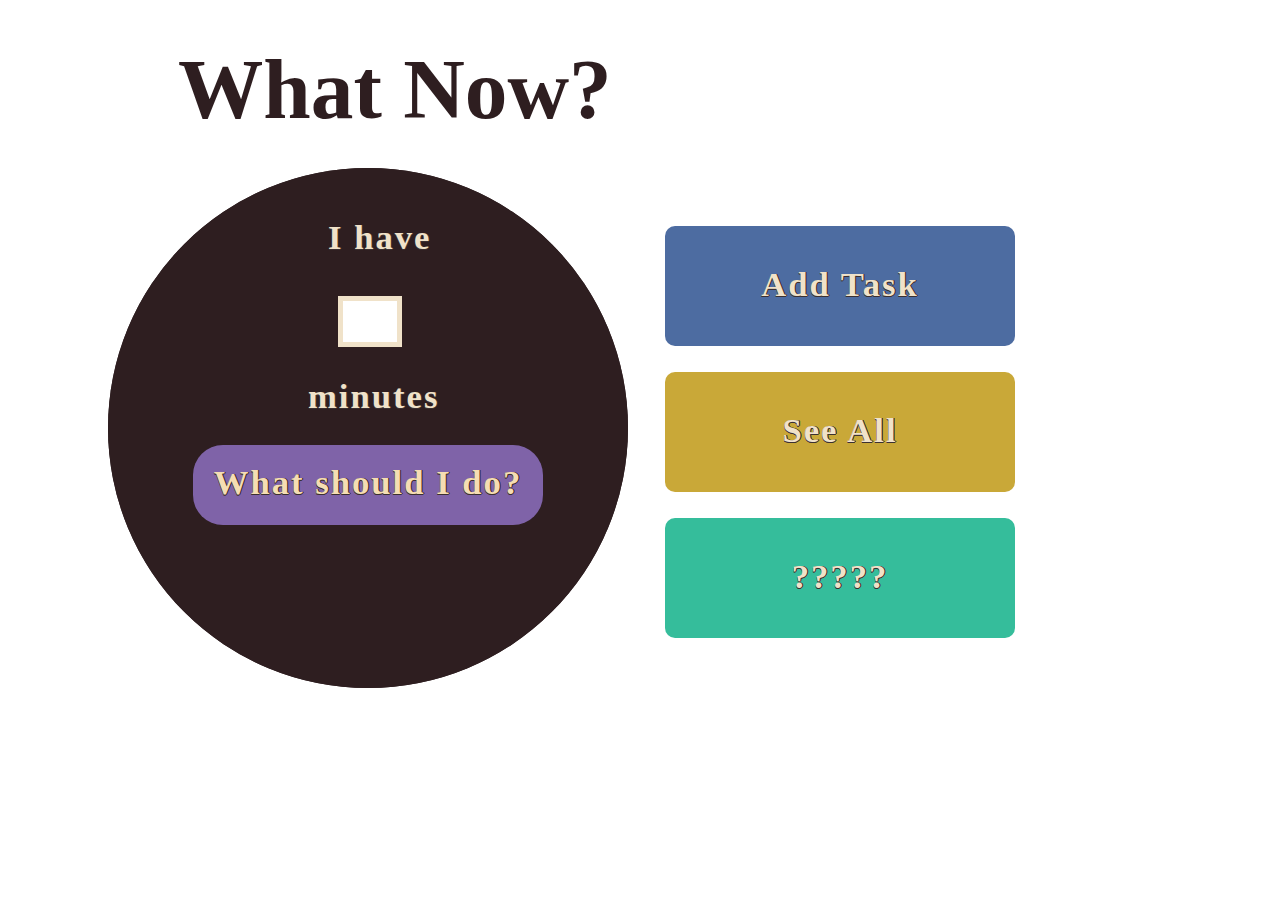
==== client/index.html @ 0b6f603a "database hooked up, mostly functioning" ====
<!DOCTYPE html>
<html>
<head>
  <meta charset="utf-8">
  <title>What Now?</title>
  <link rel="stylesheet" type="text/css" href="style.css" />
  <script src='https://cdn.firebase.com/js/client/1.1.1/firebase.js'></script>

</head>
<body>
  <h1>What Now?</h1>

  <div class="circle">

      <h3 class="sugg suggestionText" id="topSugg">Why don't you:</h3>
      <div class="sugg suggestion">
      </div>
      <div class="sugg reject">
        <h3 class="sugg suggestionText">Nah, give me another one</h3>
      </div>


    <div class="innerCircle circleStuff">
      <h2 class="circleText circleStuff"> I have </h2>
      <form class="minForm circleStuff">
        <input type="text" class="minutes circleStuff">
      </form>
      <h2 class="circleText2 circleStuff"> minutes </h2>
      <div class="clickMe circleStuff">
        <h2 class="circleStuff" id="clickMe">What should I do?</h2>
      </div>
    </div>
  </div>

  <div class="container">
    <div class="box" id='top'>
      <h2 class="boxText"> Add Task </h2>
        <div class="taskInput protect">
          <form class="taskForm">
              <h4 class="taskInput">Task description</h4>
            <textarea type="text" class="taskInput" id="taskDescription" rows=3 cols=40></textarea>
              <h4 class="taskInput taskInputText">Time estimate</h4>
            <input type="text" class="taskInput" id="time" value="minutes">
              <h4 class="taskInput taskInputText">Deadline?</h4>
            <input type="date" class="taskInput" id="deadline">
            <div class="taskInput taskButton">
              <h4 class="taskInput taskInputText">Add task!</h4>
            </div>
          </form>
        </div>
    </div>
    <div class="box" id='middle'>
      <h2 class="boxText"> See All </h2>
    </div>
    <div class="box" id='bottom'>
      <h2 class="boxText"> ????? </h2>
    </div>
  </div>

  <script src="bower_components/jquery/jquery.min.js"></script>
  <script src="bower_components/underscore/underscore-min.js"></script>

  <script type="text/javascript" src="main.js"></script>
</body>
</html>
---- client/style.css ----
/*add a white border to everything*/

body {
  background-image: url(http://us.cdn3.123rf.com/168nwm/julietphotography/julietphotography1203/julietphotography120300014/12957657-dots-cream-blue-seamless-pattern.jpg);
  font-family: impact;
}

h1 {
  color: #2E1E20;
  font-size: 64pt;
  padding: 20px;
  margin: 20px 0px 0px 150px;
}

h2 {
  color: #F5DDB3;
  font-size: 26pt;
  letter-spacing: 2px;
  text-shadow: 1px 0 #3B3031, 0 1px #3B3031, 1px 0 #3B3031, 0 1px #3B3031;
}

h3 {
  font-size: 16pt;
  color: #35BD9B;
  letter-spacing: 2px;
  text-shadow: 1px 0 #3B3031, 0 1px #3B3031, 1px 0 #3B3031, 0 1px #3B3031;
}


.circleText {
  color: #F0E2C9;
  margin-left: 220px;
  margin-top: 50px;
}

.circleText2 {
  color: #F0E2C9;
  margin-left: 200px;
  margin-top: 10px;
}

.boxText {
  color: #F0E2C9;
  text-align: center;
  padding: 10px;
}

.clickMe {
  background-color: #7F63A8;
  height: 80px;
  width: 350px;
  border-radius: 30px;
  margin-left: 85px;
  display: inline-table;
}


.circle {
  float: left;
  height: 520px;
  width: 520px;
  margin: 10px 0px 0px 100px;
  border-radius: 520px;
  background-color: #2E1E20;
  display: inline-block;
}

.circleStuff {
  display: block;
}

.innerCircle {
  background-color: #2E1E20;
  float: left;
  height: 520px;
  width: 520px;
  border-radius: 520px;
}

.container {
  float: right;
  height: 540px;
  width: 400px;
  margin-left: 0px;
  margin-right: 220px;
  margin-top: 55px;
  display: inline-block;
}

.box {
  height: 120px;
  width: 350px;
  margin: 13px;
  border-radius: 10px;
  display: inline-block;
}


.minForm {
  padding:10px;
  margin-top: 10px;
  margin-left: 220px;
  margin-bottom: 20px;
}

.minutes {
  border: 5px solid #F0E2C9;
  font-size: 26pt;
  width: 50px;
}

.minutes:focus {
  border: 5px solid #7F63A8;
  outline: 0;
}

.taskForm {
  margin-left: 20px;
}

.taskInput {
  display: none;
}

.taskButton {
  height: 30px;
  width: 150px;
  background-color: #A2C470;
  border-radius: 5px;
  margin-left: 90px;
  margin-top: 20px;
  text-align: center;
}

.taskInputText {
  padding: 3px;
}

.suggestion {
  background-color: #E6DED1;
  border: 5px solid #35BD9B;
  border-radius: 30px;
  height: 180px;
  width: 400px;
  margin: 30px 30px 20px 50px;
}

.suggestionText {
  text-align: center;
  margin: 30px 0px 20px 0px;
  padding: 5px;

}

.sugg {
  display: none;
}

.reject {
  background-color: grey;
  height: 40px;
  width:300px;
  margin-left: 100px;
  border-radius: 10px;

}

#topSugg {
  margin-top: 80px
}

#clickMe {
  text-align: center;
  padding: 18px;
}

#top {
  background-color: #4D6CA1;
}

#middle {
  background-color: #C9A838;
}

#bottom {
  background-color: #35BD9B;
}
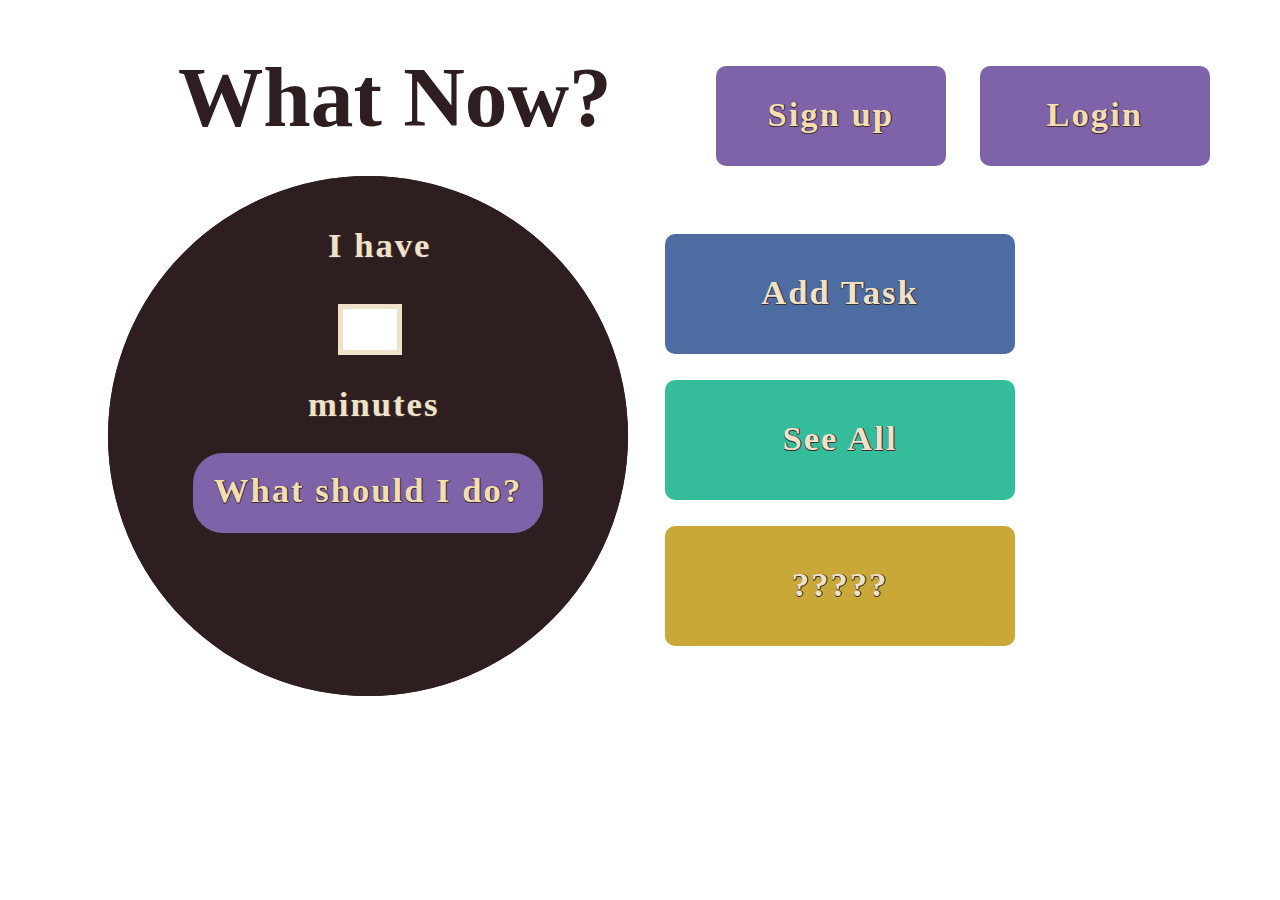
==== commit 4cd0bd86: "user authentication for github in place" ====
--- a/client/index.html
+++ b/client/index.html
@@ -9,6 +9,10 @@
 </head>
 <body>
   <h1>What Now?</h1>
+  <div class="authButtons">
+    <div class="auth signup"><h2>Sign up</h2></div>
+    <div class="auth login"><h2>Login</h2></div>
+  </div>
 
   <div class="circle">
 
--- a/client/style.css
+++ b/client/style.css
@@ -10,6 +10,7 @@
   font-size: 64pt;
   padding: 20px;
   margin: 20px 0px 0px 150px;
+  display: inline-block;
 }
 
 h2 {
@@ -26,6 +27,20 @@
   text-shadow: 1px 0 #3B3031, 0 1px #3B3031, 1px 0 #3B3031, 0 1px #3B3031;
 }
 
+.auth {
+  height:100px;
+  width: 230px;
+  border-radius: 10px;
+  background-color: #7F63A8;
+  display: inline-block;
+  text-align: center;
+  margin-left: 30px;
+}
+
+.authButtons {
+  display: inline-block;
+  margin-left: 50px;
+}
 
 .circleText {
   color: #F0E2C9;
@@ -179,10 +194,10 @@
 }
 
 #middle {
+  background-color: #35BD9B;
+}
+
+#bottom {
   background-color: #C9A838;
 }
 
-#bottom {
-  background-color: #35BD9B;
-}
-
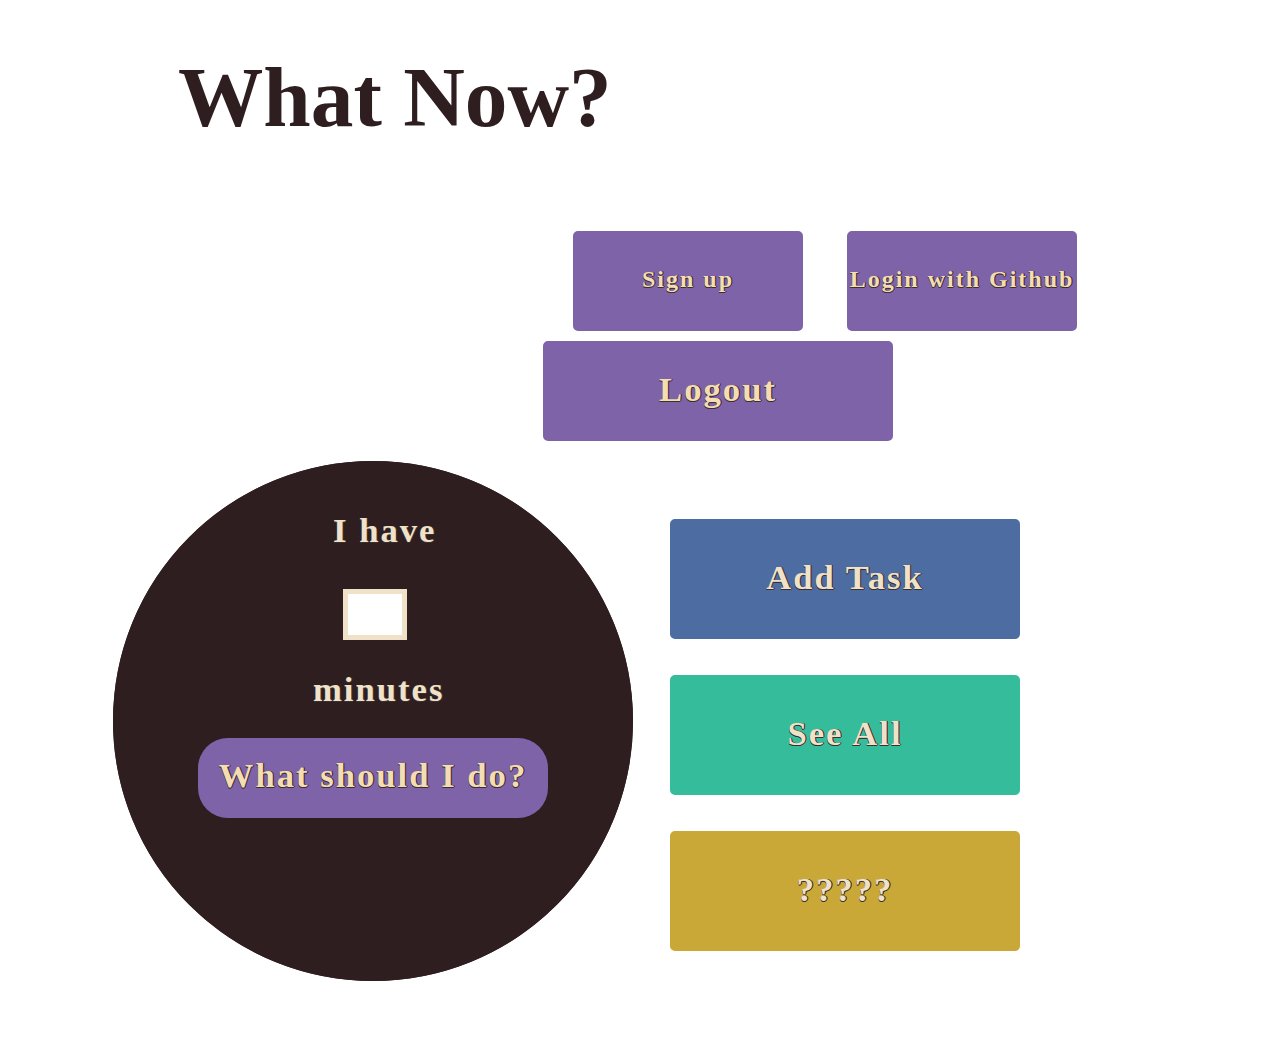
==== commit b5cdc0cc: "basically works. made of jank" ====
--- a/client/index.html
+++ b/client/index.html
@@ -10,8 +10,9 @@
 <body>
   <h1>What Now?</h1>
   <div class="authButtons">
-    <div class="auth signup"><h2>Sign up</h2></div>
-    <div class="auth login"><h2>Login</h2></div>
+    <div class="auth signup"><h2 class="authText">Sign up</h2></div>
+    <div class="auth login"><h2 class="authText">Login with Github</h2></div>
+    <div class="logout logoutButton"><h2 class="logout" id="logout">Logout</h2></div>
   </div>
 
   <div class="circle">
--- a/client/style.css
+++ b/client/style.css
@@ -35,11 +35,19 @@
   display: inline-block;
   text-align: center;
   margin-left: 30px;
+  border: 5px solid white;
 }
 
 .authButtons {
-  display: inline-block;
-  margin-left: 50px;
+  float: right;
+  display: inline-block;
+  margin: 60px 190px 0px 0px;
+}
+
+.authText {
+  letter-spacing: 2px;
+  font-size: 18pt;
+  padding-top: 15px;
 }
 
 .circleText {
@@ -78,6 +86,7 @@
   border-radius: 520px;
   background-color: #2E1E20;
   display: inline-block;
+  border: 5px solid white;
 }
 
 .circleStuff {
@@ -108,6 +117,7 @@
   margin: 13px;
   border-radius: 10px;
   display: inline-block;
+  border: 5px solid white;
 }
 
 
@@ -172,7 +182,7 @@
 }
 
 .reject {
-  background-color: grey;
+  background-color: #7F63A8;
   height: 40px;
   width:300px;
   margin-left: 100px;
@@ -180,6 +190,17 @@
 
 }
 
+.logoutButton {
+
+  height: 100px;
+  width: 350px;
+  margin-right: 57px;
+  border-radius: 10px;
+  border: 5px solid white;
+  background-color: #7F63A8;
+  text-align: center;
+}
+
 #topSugg {
   margin-top: 80px
 }
